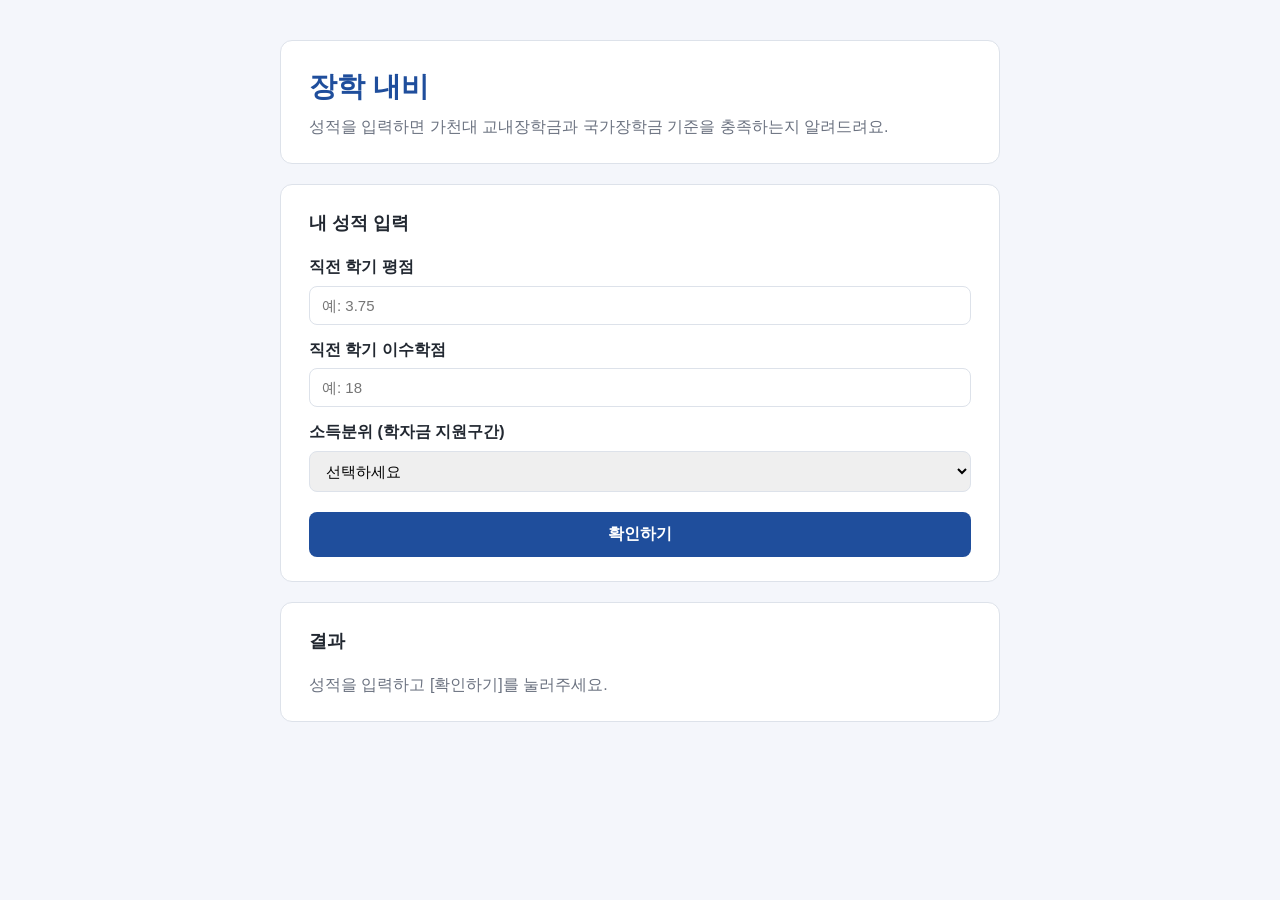
==== index.html @ 50b9357c "장학 내비 기본 구조 생성 Co-Authored-By: Claude Opus 5.5 <noreply@anthropic.com>" ====
<!DOCTYPE html>
<html lang="ko">
<head>
  <meta charset="UTF-8">
  <title>장학 내비</title>
  <!-- 디자인 파일 (GitHub Pages 배포를 위해 상대경로 사용) -->
  <link rel="stylesheet" href="./style.css">
</head>
<body>
  <div class="container">

    <!-- ===== 위: 제목 영역 ===== -->
    <header class="card header">
      <h1>장학 내비</h1>
      <p>성적을 입력하면 가천대 교내장학금과 국가장학금 기준을 충족하는지 알려드려요.</p>
    </header>

    <!-- ===== 가운데: 성적 입력 폼 ===== -->
    <main>
      <form id="grade-form" class="card" novalidate>
        <h2>내 성적 입력</h2>

        <!-- 직전 학기 평점 (4.5 만점) -->
        <label for="gpa">직전 학기 평점</label>
        <input type="number" id="gpa" min="0" max="4.5" step="0.01" placeholder="예: 3.75">

        <!-- 직전 학기 이수학점 -->
        <label for="credits">직전 학기 이수학점</label>
        <input type="number" id="credits" min="0" max="30" step="1" placeholder="예: 18">

        <!-- 소득분위 (학자금 지원구간 0~10구간) -->
        <label for="income">소득분위 (학자금 지원구간)</label>
        <select id="income">
          <option value="">선택하세요</option>
          <option value="unknown">모름 / 미신청</option>
          <option value="0">0구간 (기초·차상위)</option>
          <option value="1">1구간</option>
          <option value="2">2구간</option>
          <option value="3">3구간</option>
          <option value="4">4구간</option>
          <option value="5">5구간</option>
          <option value="6">6구간</option>
          <option value="7">7구간</option>
          <option value="8">8구간</option>
          <option value="9">9구간</option>
          <option value="10">10구간</option>
        </select>

        <button type="submit">확인하기</button>
      </form>

      <!-- ===== 아래: 결과 영역 (script.js가 내용을 채움) ===== -->
      <section id="result" class="card">
        <h2>결과</h2>
        <div id="result-list">
          <p class="placeholder">성적을 입력하고 [확인하기]를 눌러주세요.</p>
        </div>
      </section>
    </main>

  </div>

  <!-- 데이터(data.js)를 먼저 불러와야 script.js에서 SCHOLARSHIPS를 쓸 수 있음 -->
  <script src="./data.js"></script>
  <script src="./script.js"></script>
</body>
</html>
---- style.css ----
/* ===== 색상 변수 (여기만 바꾸면 전체 색이 바뀜) ===== */
:root {
  --bg: #f4f6fb;          /* 페이지 배경 */
  --card: #ffffff;        /* 카드 배경 */
  --text: #222831;        /* 기본 글자 */
  --muted: #6b7280;       /* 보조 글자 */
  --primary: #1f4e9c;     /* 대표 색 (버튼, 제목) */
  --border: #dde2ea;      /* 테두리 */
  --pass: #1e8e3e;        /* 충족 */
  --pass-bg: #e8f5ec;
  --fail: #c5221f;        /* 미충족 */
  --fail-bg: #fdecea;
  --check: #b06000;       /* 확인 필요 */
  --check-bg: #fef4e5;
}

/* ===== 기본 설정 ===== */
* {
  box-sizing: border-box;
}

body {
  margin: 0;
  background: var(--bg);
  color: var(--text);
  font-family: "Pretendard", "Malgun Gothic", sans-serif;
  line-height: 1.6;
}

/* PC 기준 고정 폭 컨테이너, 가운데 정렬 */
.container {
  width: 720px;
  margin: 40px auto;
}

/* 제목·폼·결과를 감싸는 공통 카드 */
.card {
  background: var(--card);
  border: 1px solid var(--border);
  border-radius: 12px;
  padding: 24px 28px;
  margin-bottom: 20px;
}

h2 {
  margin: 0 0 16px;
  font-size: 18px;
}

/* ===== 위: 제목 영역 ===== */
.header h1 {
  margin: 0 0 4px;
  color: var(--primary);
  font-size: 28px;
}

.header p {
  margin: 0;
  color: var(--muted);
}

/* ===== 가운데: 입력 폼 ===== */
#grade-form label {
  display: block;
  margin: 12px 0 6px;
  font-weight: 600;
}

#grade-form input,
#grade-form select {
  width: 100%;
  padding: 10px 12px;
  border: 1px solid var(--border);
  border-radius: 8px;
  font-size: 15px;
}

#grade-form button {
  margin-top: 20px;
  width: 100%;
  padding: 12px;
  border: none;
  border-radius: 8px;
  background: var(--primary);
  color: #fff;
  font-size: 16px;
  font-weight: 600;
  cursor: pointer;
}

#grade-form button:hover {
  opacity: 0.9;
}

/* ===== 아래: 결과 영역 ===== */
.placeholder {
  color: var(--muted);
  margin: 0;
}

/* 입력 오류 안내 */
.error {
  color: var(--fail);
  margin: 0;
}

/* 장학금 하나당 결과 카드 */
.result-item {
  border-radius: 8px;
  padding: 14px 16px;
  margin-bottom: 10px;
  border-left: 5px solid;
}

.result-item h3 {
  margin: 0 0 4px;
  font-size: 16px;
}

.result-item p {
  margin: 0;
  font-size: 14px;
}

.result-item ul {
  margin: 6px 0 0;
  padding-left: 20px;
  font-size: 14px;
}

/* 상태별 색상 */
.result-item.pass {
  background: var(--pass-bg);
  border-color: var(--pass);
}

.result-item.fail {
  background: var(--fail-bg);
  border-color: var(--fail);
}

.result-item.check {
  background: var(--check-bg);
  border-color: var(--check);
}

/* 교내/국가 구분 꼬리표 */
.tag {
  display: inline-block;
  margin-right: 6px;
  padding: 1px 8px;
  border-radius: 10px;
  background: var(--primary);
  color: #fff;
  font-size: 12px;
  vertical-align: middle;
}
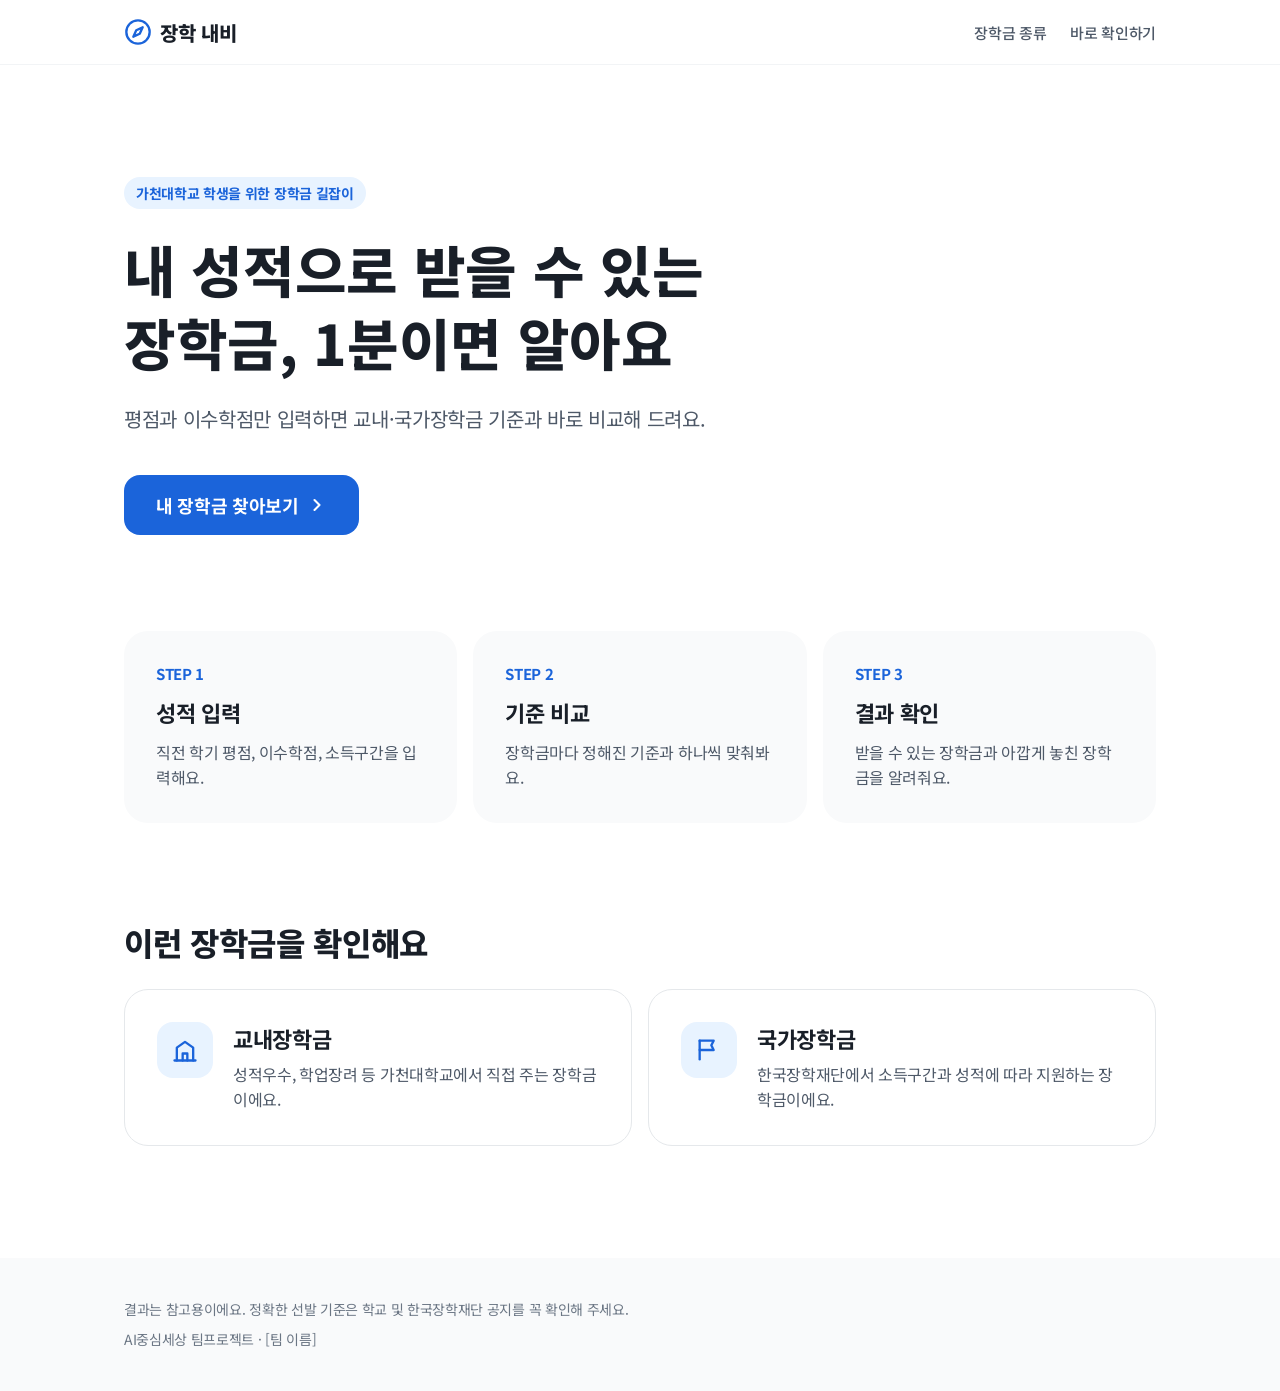
==== commit 64664dbf: "디자인 시안 반영: 홈·입력·결과 3페이지 구성 - index.html / input.html / result.html 로 화면 분리 - css/style.css, js/data." ====
--- a/index.html
+++ b/index.html
@@ -2,66 +2,95 @@
 <html lang="ko">
 <head>
   <meta charset="UTF-8">
+  <meta name="viewport" content="width=device-width, initial-scale=1">
   <title>장학 내비</title>
-  <!-- 디자인 파일 (GitHub Pages 배포를 위해 상대경로 사용) -->
-  <link rel="stylesheet" href="./style.css">
+  <!-- 폰트: Noto Sans KR -->
+  <link rel="stylesheet" href="https://fonts.googleapis.com/css2?family=Noto+Sans+KR:wght@400;500;700;800&display=swap">
+  <link rel="stylesheet" href="./css/style.css">
 </head>
-<body>
-  <div class="container">
+<body data-page="home">
 
-    <!-- ===== 위: 제목 영역 ===== -->
-    <header class="card header">
-      <h1>장학 내비</h1>
-      <p>성적을 입력하면 가천대 교내장학금과 국가장학금 기준을 충족하는지 알려드려요.</p>
-    </header>
+  <!-- ===== 상단 바 ===== -->
+  <header class="topbar">
+    <div class="wrap">
+      <a href="./index.html" class="logo">
+        <!-- 나침반 아이콘 -->
+        <svg width="28" height="28" viewBox="0 0 24 24" fill="none" stroke="#1B64DA" stroke-width="2" stroke-linecap="round" stroke-linejoin="round" aria-hidden="true"><circle cx="12" cy="12" r="10"></circle><path d="M16 8l-2.5 5.5L8 16l2.5-5.5z"></path></svg>
+        <span>장학 내비</span>
+      </a>
+      <nav class="nav">
+        <a href="#kinds">장학금 종류</a>
+        <a href="./input.html">바로 확인하기</a>
+      </nav>
+    </div>
+  </header>
 
-    <!-- ===== 가운데: 성적 입력 폼 ===== -->
-    <main>
-      <form id="grade-form" class="card" novalidate>
-        <h2>내 성적 입력</h2>
+  <main class="wrap">
+    <!-- ===== 히어로 ===== -->
+    <section class="hero">
+      <span class="pill">가천대학교 학생을 위한 장학금 길잡이</span>
+      <h1>내 성적으로 받을 수 있는<br>장학금, 1분이면 알아요</h1>
+      <p>평점과 이수학점만 입력하면 교내·국가장학금 기준과 바로 비교해 드려요.</p>
+      <a href="./input.html" class="btn-primary">
+        내 장학금 찾아보기
+        <svg width="20" height="20" viewBox="0 0 24 24" fill="none" stroke="currentColor" stroke-width="2.5" stroke-linecap="round" stroke-linejoin="round" aria-hidden="true"><path d="M9 6l6 6-6 6"></path></svg>
+      </a>
+    </section>
 
-        <!-- 직전 학기 평점 (4.5 만점) -->
-        <label for="gpa">직전 학기 평점</label>
-        <input type="number" id="gpa" min="0" max="4.5" step="0.01" placeholder="예: 3.75">
+    <!-- ===== 3단계 안내 ===== -->
+    <section class="steps">
+      <div class="step-card">
+        <span class="step-no">STEP 1</span>
+        <h3>성적 입력</h3>
+        <p>직전 학기 평점, 이수학점, 소득구간을 입력해요.</p>
+      </div>
+      <div class="step-card">
+        <span class="step-no">STEP 2</span>
+        <h3>기준 비교</h3>
+        <p>장학금마다 정해진 기준과 하나씩 맞춰봐요.</p>
+      </div>
+      <div class="step-card">
+        <span class="step-no">STEP 3</span>
+        <h3>결과 확인</h3>
+        <p>받을 수 있는 장학금과 아깝게 놓친 장학금을 알려줘요.</p>
+      </div>
+    </section>
 
-        <!-- 직전 학기 이수학점 -->
-        <label for="credits">직전 학기 이수학점</label>
-        <input type="number" id="credits" min="0" max="30" step="1" placeholder="예: 18">
+    <!-- ===== 장학금 종류 ===== -->
+    <section id="kinds" class="kinds">
+      <h2>이런 장학금을 확인해요</h2>
+      <div class="kind-grid">
+        <div class="kind-card">
+          <div class="kind-icon">
+            <!-- 학교 건물 아이콘 -->
+            <svg width="28" height="28" viewBox="0 0 24 24" fill="none" stroke="#1B64DA" stroke-width="2" stroke-linecap="round" stroke-linejoin="round" aria-hidden="true"><path d="M3 21h18"></path><path d="M5 21V10l7-5 7 5v11"></path><path d="M10 21v-6h4v6"></path></svg>
+          </div>
+          <div>
+            <h3>교내장학금</h3>
+            <p>성적우수, 학업장려 등 가천대학교에서 직접 주는 장학금이에요.</p>
+          </div>
+        </div>
+        <div class="kind-card">
+          <div class="kind-icon">
+            <!-- 깃발 아이콘 -->
+            <svg width="28" height="28" viewBox="0 0 24 24" fill="none" stroke="#1B64DA" stroke-width="2" stroke-linecap="round" stroke-linejoin="round" aria-hidden="true"><path d="M4 4v16"></path><path d="M4 4h12l-2 4 2 4H4"></path></svg>
+          </div>
+          <div>
+            <h3>국가장학금</h3>
+            <p>한국장학재단에서 소득구간과 성적에 따라 지원하는 장학금이에요.</p>
+          </div>
+        </div>
+      </div>
+    </section>
+  </main>
 
-        <!-- 소득분위 (학자금 지원구간 0~10구간) -->
-        <label for="income">소득분위 (학자금 지원구간)</label>
-        <select id="income">
-          <option value="">선택하세요</option>
-          <option value="unknown">모름 / 미신청</option>
-          <option value="0">0구간 (기초·차상위)</option>
-          <option value="1">1구간</option>
-          <option value="2">2구간</option>
-          <option value="3">3구간</option>
-          <option value="4">4구간</option>
-          <option value="5">5구간</option>
-          <option value="6">6구간</option>
-          <option value="7">7구간</option>
-          <option value="8">8구간</option>
-          <option value="9">9구간</option>
-          <option value="10">10구간</option>
-        </select>
+  <!-- ===== 푸터 ===== -->
+  <footer class="footer">
+    <div class="wrap">
+      <p>결과는 참고용이에요. 정확한 선발 기준은 학교 및 한국장학재단 공지를 꼭 확인해 주세요.</p>
+      <p>AI중심세상 팀프로젝트 · [팀 이름]</p>
+    </div>
+  </footer>
 
-        <button type="submit">확인하기</button>
-      </form>
-
-      <!-- ===== 아래: 결과 영역 (script.js가 내용을 채움) ===== -->
-      <section id="result" class="card">
-        <h2>결과</h2>
-        <div id="result-list">
-          <p class="placeholder">성적을 입력하고 [확인하기]를 눌러주세요.</p>
-        </div>
-      </section>
-    </main>
-
-  </div>
-
-  <!-- 데이터(data.js)를 먼저 불러와야 script.js에서 SCHOLARSHIPS를 쓸 수 있음 -->
-  <script src="./data.js"></script>
-  <script src="./script.js"></script>
 </body>
 </html>
--- a/css/style.css
+++ b/css/style.css
@@ -0,0 +1,696 @@
+/* =====================================================
+   장학 내비 공통 스타일
+   - 디자인 토큰(색, 모서리 등)은 :root 변수에 모아둠 → 여기만 바꾸면 전체에 반영
+   - 기준 화면: PC (모바일 전용 레이아웃 없음, 카드만 자동 줄바꿈)
+   ===================================================== */
+
+/* ===== 디자인 토큰 ===== */
+:root {
+  --primary: #1B64DA;        /* 메인 색 (버튼·강조) */
+  --primary-hover: #1550B0;
+  --primary-bg: #E8F3FF;     /* 메인 연한 배경 */
+  --warn: #B4400B;           /* 주의(조금 부족) 글자 */
+  --warn-bg: #FFF3E8;        /* 주의 배경 */
+  --text: #191F28;           /* 본문 글자 */
+  --text-strong-sub: #333D4B;
+  --text-sub: #4E5968;       /* 보조 글자 */
+  --text-weak: #6B7684;      /* 더 연한 보조 */
+  --gray-bg: #F2F4F6;        /* 회색 배경 / 입력칸 */
+  --card-bg: #F9FAFB;        /* 카드 배경 */
+  --border: #E5E8EB;         /* 테두리 */
+  --white: #FFFFFF;
+
+  --radius-card: 24px;
+  --radius-btn: 16px;
+  --radius-input: 14px;
+  --radius-chip: 999px;
+}
+
+/* ===== 기본 ===== */
+* {
+  box-sizing: border-box;
+}
+
+body {
+  margin: 0;
+  min-height: 100vh;
+  background: var(--white);
+  color: var(--text);
+  font-family: 'Noto Sans KR', system-ui, sans-serif;
+  letter-spacing: -0.02em;
+}
+
+/* 결과 화면은 회색 배경 */
+body.page-gray {
+  background: var(--gray-bg);
+}
+
+a {
+  color: var(--primary);
+}
+
+a:hover {
+  color: var(--primary-hover);
+}
+
+h1, h2, h3, p {
+  margin: 0;
+}
+
+/* 페이지 가로 폭 (홈·상단 바 기준 1080px) */
+.wrap {
+  max-width: 1080px;
+  margin: 0 auto;
+  padding: 0 24px;
+}
+
+/* ===== 상단 바 ===== */
+.topbar {
+  border-bottom: 1px solid var(--gray-bg);
+  background: var(--white);
+}
+
+.page-gray .topbar {
+  border-bottom-color: var(--border);
+}
+
+.topbar .wrap {
+  height: 64px;
+  display: flex;
+  align-items: center;
+  justify-content: space-between;
+  gap: 16px;
+}
+
+.logo {
+  display: flex;
+  align-items: center;
+  gap: 8px;
+  text-decoration: none;
+  color: var(--text);
+}
+
+.logo:hover {
+  color: var(--text);
+}
+
+.logo span {
+  font-size: 20px;
+  font-weight: 800;
+}
+
+.nav {
+  display: flex;
+  gap: 24px;
+  font-size: 15px;
+  font-weight: 500;
+}
+
+.nav a {
+  color: var(--text-sub);
+  text-decoration: none;
+}
+
+.nav a:hover {
+  color: var(--primary);
+}
+
+/* ===== 버튼 ===== */
+.btn-primary {
+  display: inline-flex;
+  align-items: center;
+  justify-content: center;
+  gap: 8px;
+  min-height: 60px;
+  padding: 0 32px;
+  border: 0;
+  border-radius: var(--radius-btn);
+  background: var(--primary);
+  color: var(--white);
+  font: inherit;
+  font-size: 18px;
+  font-weight: 700;
+  text-decoration: none;
+  cursor: pointer;
+}
+
+.btn-primary:hover {
+  background: var(--primary-hover);
+  color: var(--white);
+}
+
+/* 입력이 덜 됐을 때 비활성 버튼 */
+.btn-primary:disabled {
+  background: #B0C9F0;
+  cursor: not-allowed;
+}
+
+.btn-block {
+  display: flex;
+  width: 100%;
+}
+
+/* 회색 작은 버튼 (다시 입력하기) */
+.btn-sub {
+  display: inline-flex;
+  align-items: center;
+  min-height: 44px;
+  padding: 0 16px;
+  border-radius: 10px;
+  background: var(--gray-bg);
+  color: var(--text-strong-sub);
+  font-size: 15px;
+  font-weight: 700;
+  text-decoration: none;
+}
+
+.btn-sub:hover {
+  background: var(--border);
+  color: var(--text-strong-sub);
+}
+
+/* =====================================================
+   화면 1 — 홈
+   ===================================================== */
+.hero {
+  padding: 112px 0 96px;
+  display: flex;
+  flex-direction: column;
+  align-items: flex-start;
+  gap: 24px;
+}
+
+.pill {
+  display: inline-block;
+  padding: 6px 12px;
+  border-radius: var(--radius-chip);
+  background: var(--primary-bg);
+  color: var(--primary);
+  font-size: 14px;
+  font-weight: 700;
+}
+
+.hero h1 {
+  font-size: 56px;
+  line-height: 1.3;
+  font-weight: 800;
+}
+
+.hero p {
+  font-size: 20px;
+  line-height: 1.6;
+  color: var(--text-sub);
+}
+
+.hero .btn-primary {
+  margin-top: 16px;
+}
+
+/* 3단계 카드 */
+.steps {
+  padding: 0 0 96px;
+  display: grid;
+  grid-template-columns: repeat(auto-fit, minmax(240px, 1fr));
+  gap: 16px;
+}
+
+.step-card {
+  background: var(--card-bg);
+  border-radius: var(--radius-card);
+  padding: 32px;
+  display: flex;
+  flex-direction: column;
+  gap: 12px;
+}
+
+.step-card .step-no {
+  font-size: 15px;
+  font-weight: 700;
+  color: var(--primary);
+}
+
+.step-card h3 {
+  font-size: 22px;
+  font-weight: 700;
+}
+
+.step-card p,
+.kind-card p {
+  font-size: 16px;
+  line-height: 1.6;
+  color: var(--text-sub);
+}
+
+/* 장학금 종류 카드 */
+.kinds {
+  padding: 0 0 112px;
+  display: flex;
+  flex-direction: column;
+  gap: 24px;
+}
+
+.kinds h2 {
+  font-size: 32px;
+  font-weight: 800;
+}
+
+.kind-grid {
+  display: grid;
+  grid-template-columns: repeat(auto-fit, minmax(320px, 1fr));
+  gap: 16px;
+}
+
+.kind-card {
+  border: 1px solid var(--border);
+  border-radius: var(--radius-card);
+  padding: 32px;
+  display: flex;
+  gap: 20px;
+  align-items: flex-start;
+}
+
+.kind-icon {
+  flex: none;
+  width: 56px;
+  height: 56px;
+  border-radius: 16px;
+  background: var(--primary-bg);
+  display: flex;
+  align-items: center;
+  justify-content: center;
+}
+
+.kind-card > div:last-child {
+  display: flex;
+  flex-direction: column;
+  gap: 8px;
+}
+
+.kind-card h3 {
+  font-size: 22px;
+  font-weight: 700;
+}
+
+/* 푸터 */
+.footer {
+  background: var(--card-bg);
+}
+
+.footer .wrap {
+  padding-top: 40px;
+  padding-bottom: 40px;
+  display: flex;
+  flex-direction: column;
+  gap: 8px;
+  font-size: 14px;
+  line-height: 1.6;
+  color: var(--text-weak);
+}
+
+/* =====================================================
+   화면 2 — 성적 입력
+   ===================================================== */
+.input-main {
+  max-width: 560px;
+  margin: 0 auto;
+  padding: 64px 24px 96px;
+  display: flex;
+  flex-direction: column;
+  gap: 40px;
+}
+
+.input-head {
+  display: flex;
+  flex-direction: column;
+  gap: 12px;
+}
+
+.back-link {
+  align-self: flex-start;
+  display: inline-flex;
+  align-items: center;
+  gap: 4px;
+  min-height: 44px;
+  font-size: 15px;
+  color: var(--text-weak);
+  text-decoration: none;
+}
+
+.input-head h1 {
+  font-size: 32px;
+  line-height: 1.4;
+  font-weight: 800;
+}
+
+.input-head p {
+  font-size: 17px;
+  color: var(--text-sub);
+}
+
+/* 입력 칸들과 "결과 보기" 버튼 사이 간격 */
+.input-main-form {
+  display: flex;
+  flex-direction: column;
+  gap: 40px;
+}
+
+.fields {
+  display: flex;
+  flex-direction: column;
+  gap: 32px;
+}
+
+.field {
+  display: flex;
+  flex-direction: column;
+  gap: 12px;
+}
+
+.field label {
+  font-size: 15px;
+  font-weight: 700;
+  color: var(--text-sub);
+}
+
+.field label .label-sub {
+  font-weight: 500;
+  color: var(--text-weak);
+}
+
+/* 회색 둥근 입력칸 (오른쪽에 단위 표시) */
+.input-box {
+  display: flex;
+  align-items: center;
+  gap: 12px;
+  height: 60px;
+  padding: 0 20px;
+  border: 2px solid transparent;
+  border-radius: var(--radius-input);
+  background: var(--gray-bg);
+}
+
+.input-box:focus-within {
+  border-color: var(--primary);
+}
+
+.input-box input {
+  flex: 1;
+  min-width: 0;
+  border: 0;
+  background: transparent;
+  font: inherit;
+  font-size: 20px;
+  font-weight: 700;
+  color: var(--text);
+  outline: none;
+}
+
+.input-box input::placeholder {
+  color: #B0B8C1;
+  font-weight: 500;
+}
+
+.input-box .unit {
+  font-size: 17px;
+  color: var(--text-weak);
+}
+
+.field select {
+  height: 60px;
+  padding: 0 20px;
+  border: 2px solid transparent;
+  border-radius: var(--radius-input);
+  background: var(--gray-bg);
+  font: inherit;
+  font-size: 18px;
+  font-weight: 700;
+  color: var(--text);
+  outline: none;
+}
+
+.field select:focus {
+  border-color: var(--primary);
+}
+
+/* 잘못 입력한 칸 */
+.field.invalid .input-box,
+.field.invalid select {
+  border-color: var(--warn);
+}
+
+.help {
+  font-size: 14px;
+  color: var(--text-weak);
+}
+
+.error-msg {
+  font-size: 14px;
+  font-weight: 500;
+  color: var(--warn);
+}
+
+/* =====================================================
+   화면 3 — 결과
+   ===================================================== */
+.result-main {
+  max-width: 720px;
+  margin: 0 auto;
+  padding: 48px 24px 96px;
+  display: flex;
+  flex-direction: column;
+  gap: 24px;
+}
+
+/* 흰색 카드 공통 */
+.white-card {
+  background: var(--white);
+  border-radius: var(--radius-card);
+}
+
+/* 요약 카드 */
+.summary {
+  padding: 40px;
+  display: flex;
+  flex-direction: column;
+  gap: 24px;
+}
+
+.summary h1 {
+  font-size: 30px;
+  line-height: 1.45;
+  font-weight: 800;
+}
+
+.summary h1 .count {
+  color: var(--primary);
+}
+
+.chips {
+  display: flex;
+  flex-wrap: wrap;
+  gap: 8px;
+}
+
+.chip {
+  padding: 8px 14px;
+  border-radius: var(--radius-chip);
+  background: var(--gray-bg);
+  font-size: 15px;
+  font-weight: 500;
+  color: var(--text-strong-sub);
+}
+
+.count-boxes {
+  display: grid;
+  grid-template-columns: repeat(3, minmax(0, 1fr));
+  gap: 8px;
+}
+
+.count-box {
+  border-radius: 16px;
+  padding: 16px 20px;
+  display: flex;
+  flex-direction: column;
+  gap: 4px;
+}
+
+.count-box .label {
+  font-size: 14px;
+  font-weight: 500;
+}
+
+.count-box .num {
+  font-size: 24px;
+  font-weight: 800;
+}
+
+.count-box.pass { background: var(--primary-bg); color: var(--primary); }
+.count-box.near { background: var(--warn-bg); color: var(--warn); }
+.count-box.none { background: var(--gray-bg); color: var(--text-sub); }
+
+/* 섹션 제목 */
+.section-title {
+  margin-top: 16px;
+  font-size: 20px;
+  font-weight: 800;
+}
+
+/* 장학금 카드 (충족 / 조금 부족) */
+.sch-card {
+  padding: 32px;
+  display: flex;
+  flex-direction: column;
+  gap: 20px;
+}
+
+.sch-head {
+  display: flex;
+  justify-content: space-between;
+  align-items: flex-start;
+  gap: 16px;
+}
+
+.sch-head > div {
+  display: flex;
+  flex-direction: column;
+  gap: 8px;
+}
+
+.sch-head h3 {
+  font-size: 22px;
+  font-weight: 800;
+}
+
+/* 교내 / 국가 태그 */
+.tag {
+  align-self: flex-start;
+  padding: 4px 10px;
+  border-radius: 8px;
+  background: var(--gray-bg);
+  font-size: 13px;
+  font-weight: 700;
+  color: var(--text-sub);
+}
+
+/* 충족 / 조금 부족 배지 */
+.badge {
+  flex: none;
+  display: inline-flex;
+  align-items: center;
+  gap: 4px;
+  padding: 8px 12px;
+  border-radius: var(--radius-chip);
+  font-size: 14px;
+  font-weight: 700;
+}
+
+.badge.pass { background: var(--primary-bg); color: var(--primary); }
+.badge.near { background: var(--warn-bg); color: var(--warn); }
+
+/* 기준별 줄 (항목명 ↔ 판정) */
+.criteria {
+  margin: 0;
+  padding: 0;
+  list-style: none;
+  display: flex;
+  flex-direction: column;
+  gap: 12px;
+  font-size: 16px;
+  color: var(--text-strong-sub);
+}
+
+.criteria li {
+  display: flex;
+  justify-content: space-between;
+  gap: 16px;
+}
+
+.criteria .judge {
+  font-weight: 700;
+}
+
+.criteria .judge.short {
+  color: var(--warn);
+}
+
+/* 지원 금액 + 신청 방법 */
+.sch-foot {
+  border-top: 1px solid var(--gray-bg);
+  padding-top: 16px;
+  display: flex;
+  justify-content: space-between;
+  align-items: center;
+  gap: 16px;
+  font-size: 15px;
+  color: var(--text-sub);
+}
+
+.sch-foot a {
+  min-height: 44px;
+  display: inline-flex;
+  align-items: center;
+  font-weight: 700;
+  text-decoration: none;
+}
+
+/* 목표 안내 회색 박스 */
+.goal {
+  padding: 16px 20px;
+  border-radius: var(--radius-input);
+  background: var(--card-bg);
+  font-size: 15px;
+  line-height: 1.6;
+  color: var(--text-sub);
+}
+
+/* 해당 없음 한 줄 카드 */
+.none-card {
+  padding: 24px 32px;
+  display: flex;
+  justify-content: space-between;
+  align-items: center;
+  gap: 16px;
+}
+
+.none-card > div {
+  display: flex;
+  align-items: center;
+  gap: 12px;
+}
+
+.none-card h3 {
+  font-size: 18px;
+  font-weight: 700;
+  color: var(--text-sub);
+}
+
+.none-card .reason {
+  font-size: 15px;
+  color: var(--text-weak);
+  text-align: right;
+}
+
+/* 결과 묶음 (충족 / 조금 부족 / 해당 없음) */
+.result-group,
+.result-list {
+  display: flex;
+  flex-direction: column;
+  gap: 24px;
+}
+
+.result-list {
+  gap: 16px;
+}
+
+/* hidden 속성이 붙은 요소는 항상 숨김 (위의 display 설정보다 우선) */
+[hidden] {
+  display: none !important;
+}
+
+.notice {
+  margin-top: 16px;
+  font-size: 14px;
+  line-height: 1.6;
+  color: var(--text-weak);
+  text-align: center;
+}
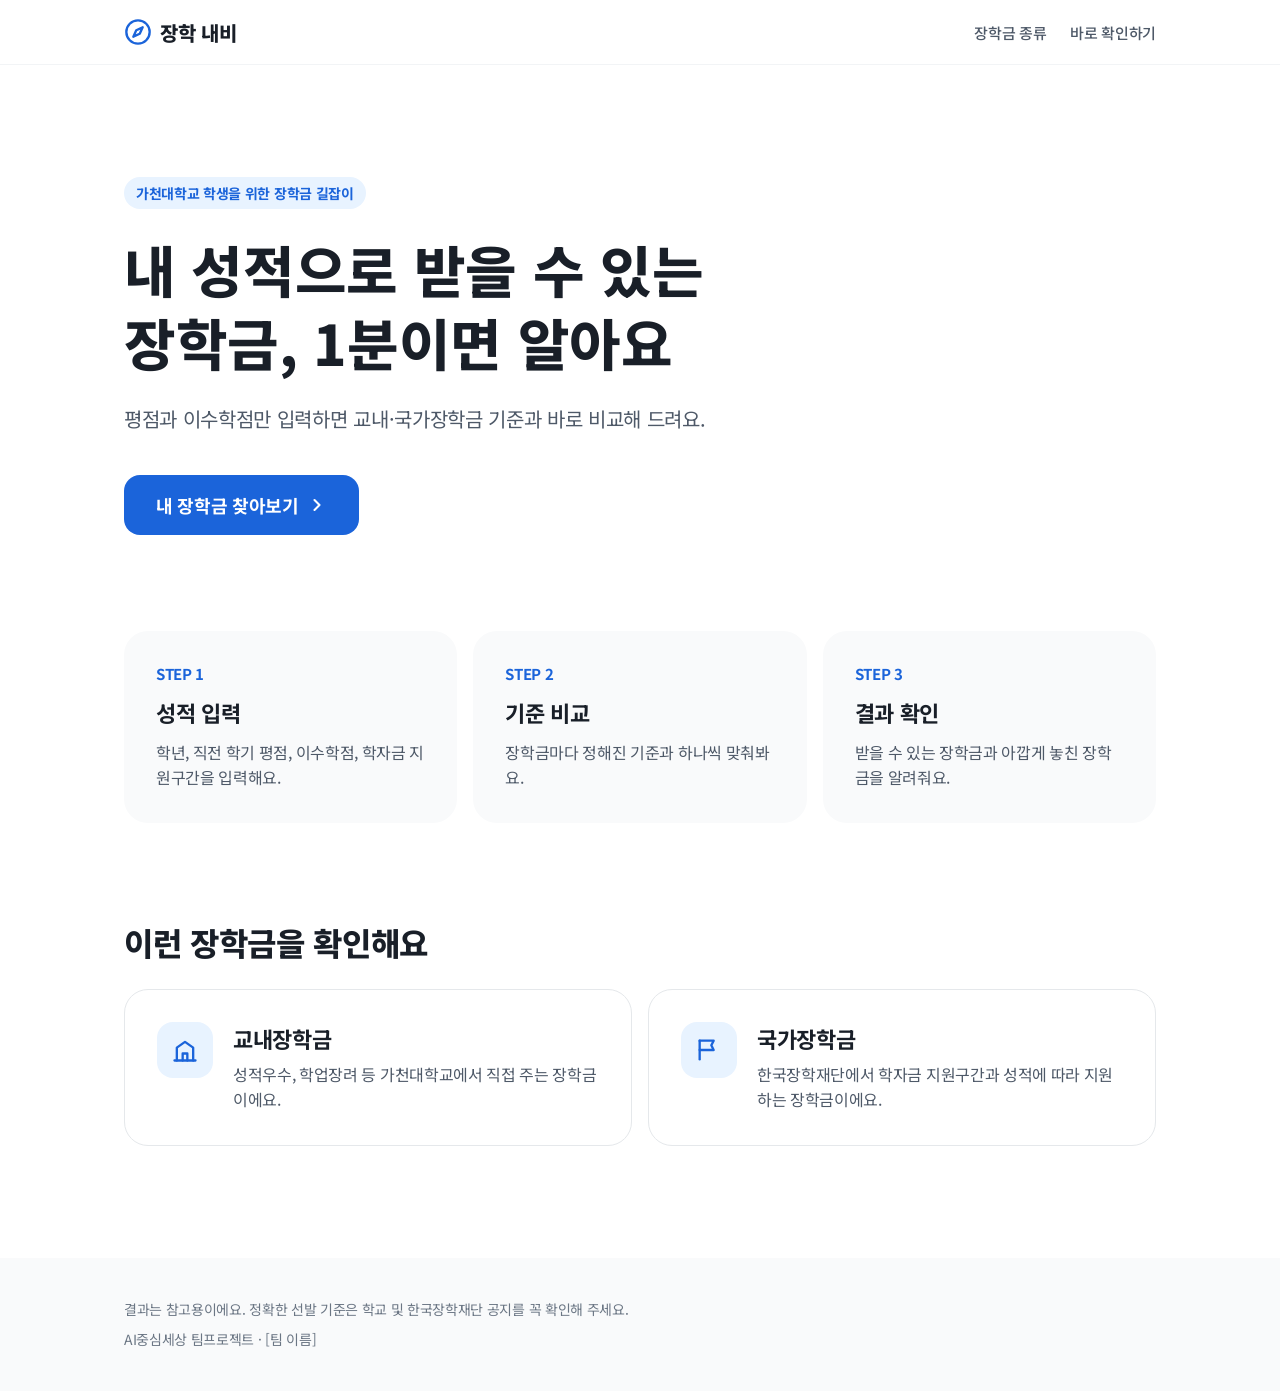
==== commit f11d2bdb: "판정 엔진 개편: 확인 필요 그룹, 학년·누적 평점·백분율·지원구간 범위 - 조건별 통과/미달/확인 불가 판정, 결과 그룹 순서 충족→확인 필요→조금 부족→해당 없음 - 입력 폼:" ====
--- a/index.html
+++ b/index.html
@@ -42,7 +42,7 @@
       <div class="step-card">
         <span class="step-no">STEP 1</span>
         <h3>성적 입력</h3>
-        <p>직전 학기 평점, 이수학점, 소득구간을 입력해요.</p>
+        <p>학년, 직전 학기 평점, 이수학점, 학자금 지원구간을 입력해요.</p>
       </div>
       <div class="step-card">
         <span class="step-no">STEP 2</span>
@@ -77,7 +77,7 @@
           </div>
           <div>
             <h3>국가장학금</h3>
-            <p>한국장학재단에서 소득구간과 성적에 따라 지원하는 장학금이에요.</p>
+            <p>한국장학재단에서 학자금 지원구간과 성적에 따라 지원하는 장학금이에요.</p>
           </div>
         </div>
       </div>
--- a/css/style.css
+++ b/css/style.css
@@ -432,6 +432,59 @@
   border-color: var(--primary);
 }
 
+/* "첫 학기라 성적 없음" 체크박스 */
+.first-term {
+  display: flex;
+  flex-direction: column;
+  gap: 4px;
+  padding: 12px 20px;
+  border-radius: var(--radius-input);
+  background: var(--card-bg);
+}
+
+.check-row {
+  display: flex;
+  align-items: center;
+  gap: 10px;
+  min-height: 44px;
+  font-size: 16px;
+  font-weight: 700;
+  color: var(--text);
+  cursor: pointer;
+}
+
+.check-row .label-sub {
+  font-weight: 500;
+  color: var(--text-weak);
+}
+
+.check-row input {
+  width: 20px;
+  height: 20px;
+  margin: 0;
+  accent-color: var(--primary);
+  cursor: pointer;
+}
+
+/* 2학년 이상이면 첫 학기 체크박스를 흐리게 */
+.first-term.is-disabled {
+  opacity: 0.45;
+}
+
+.first-term.is-disabled .check-row,
+.first-term.is-disabled .check-row input {
+  cursor: not-allowed;
+}
+
+/* 첫 학기 체크 시 꺼진 성적 칸 */
+.field.is-disabled {
+  opacity: 0.45;
+}
+
+.field.is-disabled input {
+  cursor: not-allowed;
+}
+
 /* 잘못 입력한 칸 */
 .field.invalid .input-box,
 .field.invalid select {
@@ -502,7 +555,7 @@
 
 .count-boxes {
   display: grid;
-  grid-template-columns: repeat(3, minmax(0, 1fr));
+  grid-template-columns: repeat(4, minmax(0, 1fr));
   gap: 8px;
 }
 
@@ -525,6 +578,8 @@
 }
 
 .count-box.pass { background: var(--primary-bg); color: var(--primary); }
+/* 확인 필요: 흰 바탕 + 파란 테두리 (충족의 파란 바탕과 구분) */
+.count-box.check { background: var(--white); color: var(--primary); box-shadow: inset 0 0 0 1.5px var(--primary); }
 .count-box.near { background: var(--warn-bg); color: var(--warn); }
 .count-box.none { background: var(--gray-bg); color: var(--text-sub); }
 
@@ -586,6 +641,7 @@
 
 .badge.pass { background: var(--primary-bg); color: var(--primary); }
 .badge.near { background: var(--warn-bg); color: var(--warn); }
+.badge.check { background: var(--white); color: var(--primary); box-shadow: inset 0 0 0 1.5px var(--primary); }
 
 /* 기준별 줄 (항목명 ↔ 판정) */
 .criteria {
@@ -613,6 +669,17 @@
   color: var(--warn);
 }
 
+/* 확인 불가 조건 */
+.criteria .judge.unknown {
+  color: var(--primary);
+}
+
+/* 판정 글자는 줄바꿈 없이 오른쪽 정렬, 조건 이름이 길면 이름 쪽이 줄바꿈 */
+.criteria .judge {
+  flex: none;
+  text-align: right;
+}
+
 /* 지원 금액 + 신청 방법 */
 .sch-foot {
   border-top: 1px solid var(--gray-bg);
@@ -641,6 +708,11 @@
   font-size: 15px;
   line-height: 1.6;
   color: var(--text-sub);
+}
+
+/* 안내 문장이 여러 개면 문장 사이 간격 */
+.goal p + p {
+  margin-top: 4px;
 }
 
 /* 해당 없음 한 줄 카드 */
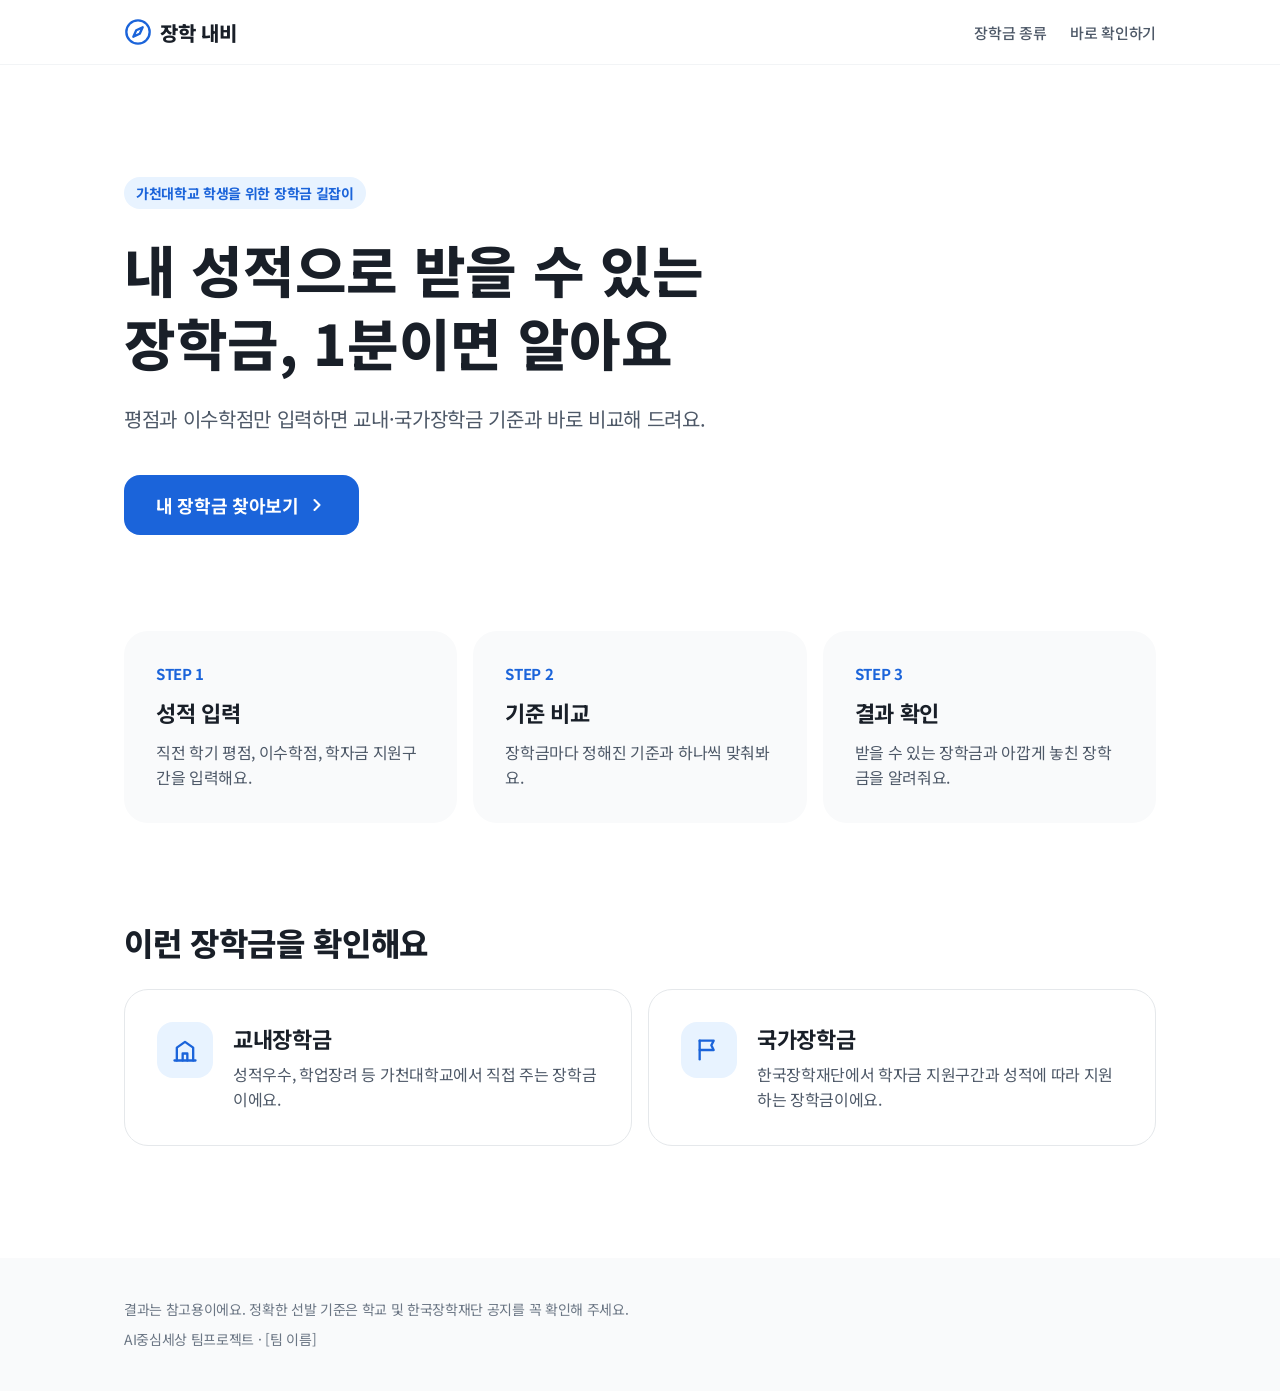
==== commit f293aa2d: "실제 장학금 8개 반영 및 판정 로직 개편 - scholarships.csv(원본 자료)를 js/data.js로 옮김: 빈칸=기준 없음, 모름=확인 필요 - 국가장학금 I유형 예외" ====
--- a/index.html
+++ b/index.html
@@ -42,7 +42,7 @@
       <div class="step-card">
         <span class="step-no">STEP 1</span>
         <h3>성적 입력</h3>
-        <p>학년, 직전 학기 평점, 이수학점, 학자금 지원구간을 입력해요.</p>
+        <p>직전 학기 평점, 이수학점, 학자금 지원구간을 입력해요.</p>
       </div>
       <div class="step-card">
         <span class="step-no">STEP 2</span>
--- a/css/style.css
+++ b/css/style.css
@@ -466,16 +466,6 @@
   cursor: pointer;
 }
 
-/* 2학년 이상이면 첫 학기 체크박스를 흐리게 */
-.first-term.is-disabled {
-  opacity: 0.45;
-}
-
-.first-term.is-disabled .check-row,
-.first-term.is-disabled .check-row input {
-  cursor: not-allowed;
-}
-
 /* 첫 학기 체크 시 꺼진 성적 칸 */
 .field.is-disabled {
   opacity: 0.45;
@@ -715,31 +705,68 @@
   margin-top: 4px;
 }
 
-/* 해당 없음 한 줄 카드 */
-.none-card {
+/* 해당 없음 카드: 같은 구조, 회색 톤으로 한 단계 약하게 */
+.sch-card.is-none {
   padding: 24px 32px;
-  display: flex;
-  justify-content: space-between;
-  align-items: center;
   gap: 16px;
 }
 
-.none-card > div {
-  display: flex;
-  align-items: center;
-  gap: 12px;
-}
-
-.none-card h3 {
+.sch-card.is-none h3 {
   font-size: 18px;
   font-weight: 700;
   color: var(--text-sub);
 }
 
-.none-card .reason {
-  font-size: 15px;
-  color: var(--text-weak);
-  text-align: right;
+.sch-card.is-none .criteria {
+  font-size: 15px;
+  color: var(--text-sub);
+}
+
+.badge.none { background: var(--gray-bg); color: var(--text-sub); }
+
+/* 기타 조건 접기/펼치기 */
+.conditions {
+  border: 1px solid var(--border);
+  border-radius: var(--radius-input);
+  font-size: 15px;
+  color: var(--text-sub);
+}
+
+.conditions summary {
+  min-height: 44px;
+  display: flex;
+  align-items: center;
+  padding: 0 20px;
+  font-weight: 700;
+  cursor: pointer;
+  list-style: none;
+}
+
+.conditions summary::-webkit-details-marker {
+  display: none;
+}
+
+/* 펼침 표시 화살표 */
+.conditions summary::after {
+  content: "";
+  width: 8px;
+  height: 8px;
+  margin-left: auto;
+  border-right: 2px solid var(--text-weak);
+  border-bottom: 2px solid var(--text-weak);
+  transform: rotate(45deg);
+  transition: transform 0.15s;
+}
+
+.conditions[open] summary::after {
+  transform: rotate(-135deg);
+}
+
+/* 원문 줄바꿈 그대로 표시 */
+.conditions p {
+  padding: 0 20px 16px;
+  line-height: 1.7;
+  white-space: pre-line;
 }
 
 /* 결과 묶음 (충족 / 조금 부족 / 해당 없음) */
